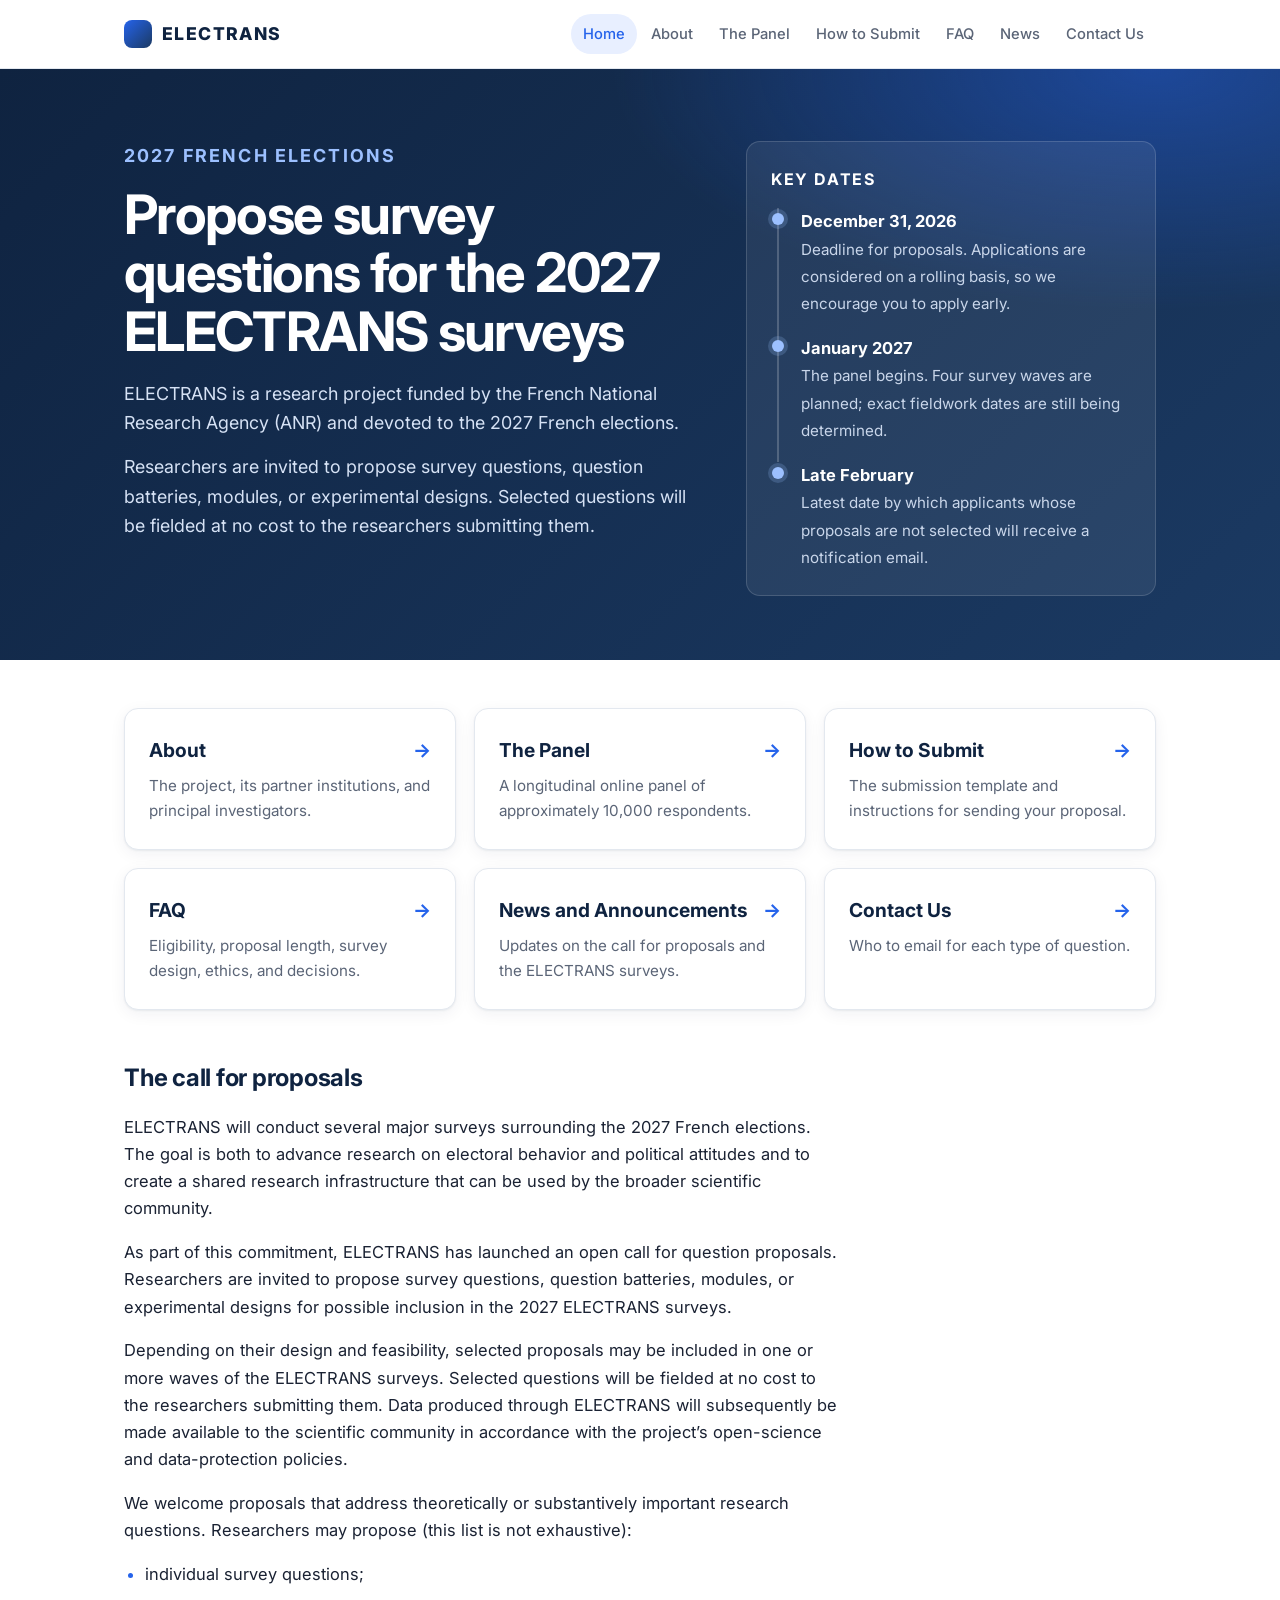
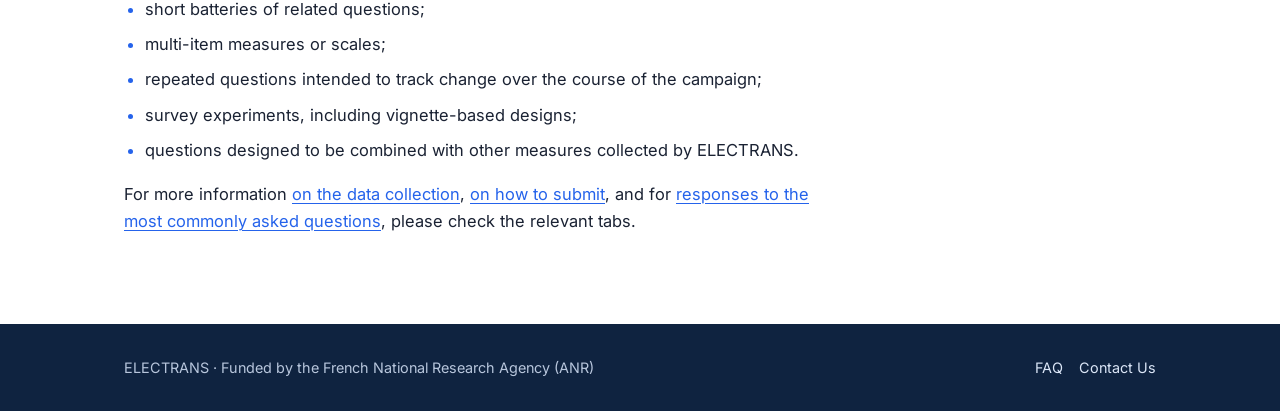
==== index.html @ 1ebf813e "Add files via upload" ====
<!DOCTYPE html>
<html lang="en">
<head>
  <meta charset="UTF-8">
  <meta name="viewport" content="width=device-width, initial-scale=1.0">
  <title>Home | ELECTRANS</title>
  <link rel="preconnect" href="https://fonts.googleapis.com">
  <link rel="preconnect" href="https://fonts.gstatic.com" crossorigin>
  <link href="https://fonts.googleapis.com/css2?family=Inter:wght@400;500;600;700;800&display=swap" rel="stylesheet">
  <link rel="stylesheet" href="style.css">
</head>
<body>
  <header>
    <div class="container">
      <a class="logo" href="index.html"><span class="logo-mark" aria-hidden="true"></span>ELECTRANS</a>
      <button class="menu-toggle" type="button" aria-expanded="false" aria-controls="site-nav" onclick="var n=document.getElementById('site-nav');var o=n.classList.toggle('open');this.setAttribute('aria-expanded',o)">Menu</button>
      <nav id="site-nav" aria-label="Main">
        <ul>
          <li><a href="index.html" class="active" aria-current="page">Home</a></li>
          <li><a href="about.html">About</a></li>
          <li><a href="panel.html">The Panel</a></li>
          <li><a href="how-to-submit.html">How to Submit</a></li>
          <li><a href="faq.html">FAQ</a></li>
          <li><a href="news.html">News</a></li>
          <li><a href="contact.html">Contact Us</a></li>
        </ul>
      </nav>
    </div>
  </header>

  <div class="hero">
    <div class="container hero-grid">
      <div>
        <p class="eyebrow">2027 French elections</p>
        <h1>Propose survey questions for the 2027 ELECTRANS surveys</h1>
        <p>ELECTRANS is a research project funded by the French National Research Agency (ANR) and devoted to the 2027 French elections.</p>
        <p>Researchers are invited to propose survey questions, question batteries, modules, or experimental designs. Selected questions will be fielded at no cost to the researchers submitting them.</p>
      </div>
      <div class="dates">
        <h2>Key dates</h2>
        <ol>
          <li><span class="when">December 31, 2026</span><span class="what">Deadline for proposals. Applications are considered on a rolling basis, so we encourage you to apply early.</span></li>
          <li><span class="when">January 2027</span><span class="what">The panel begins. Four survey waves are planned; exact fieldwork dates are still being determined.</span></li>
          <li><span class="when">Late February</span><span class="what">Latest date by which applicants whose proposals are not selected will receive a notification email.</span></li>
        </ol>
      </div>
    </div>
  </div>

  <main>
    <div class="container">
      <section>
        <div class="nav-cards">
          <a class="nav-card" href="about.html"><span class="t">About</span><span class="d">The project, its partner institutions, and principal investigators.</span></a>
          <a class="nav-card" href="panel.html"><span class="t">The Panel</span><span class="d">A longitudinal online panel of approximately 10,000 respondents.</span></a>
          <a class="nav-card" href="how-to-submit.html"><span class="t">How to Submit</span><span class="d">The submission template and instructions for sending your proposal.</span></a>
          <a class="nav-card" href="faq.html"><span class="t">FAQ</span><span class="d">Eligibility, proposal length, survey design, ethics, and decisions.</span></a>
          <a class="nav-card" href="news.html"><span class="t">News and Announcements</span><span class="d">Updates on the call for proposals and the ELECTRANS surveys.</span></a>
          <a class="nav-card" href="contact.html"><span class="t">Contact Us</span><span class="d">Who to email for each type of question.</span></a>
        </div>
      </section>
      <section class="narrow">
        <h2>The call for proposals</h2>
        <p>ELECTRANS will conduct several major surveys surrounding the 2027 French elections. The goal is both to advance research on electoral behavior and political attitudes and to create a shared research infrastructure that can be used by the broader scientific community.</p>
        <p>As part of this commitment, ELECTRANS has launched an open call for question proposals. Researchers are invited to propose survey questions, question batteries, modules, or experimental designs for possible inclusion in the 2027 ELECTRANS surveys.</p>
        <p>Depending on their design and feasibility, selected proposals may be included in one or more waves of the ELECTRANS surveys. Selected questions will be fielded at no cost to the researchers submitting them. Data produced through ELECTRANS will subsequently be made available to the scientific community in accordance with the project&rsquo;s open-science and data-protection policies.</p>
        <p>We welcome proposals that address theoretically or substantively important research questions. Researchers may propose (this list is not exhaustive):</p>
        <ul>
          <li>individual survey questions;</li>
          <li>short batteries of related questions;</li>
          <li>multi-item measures or scales;</li>
          <li>repeated questions intended to track change over the course of the campaign;</li>
          <li>survey experiments, including vignette-based designs;</li>
          <li>questions designed to be combined with other measures collected by ELECTRANS.</li>
        </ul>
        <p>For more information <a href="panel.html">on the data collection</a>, <a href="how-to-submit.html">on how to submit</a>, and for <a href="faq.html">responses to the most commonly asked questions</a>, please check the relevant tabs.</p>
      </section>

    </div>
  </main>

  <footer>
    <div class="container">
      <p>ELECTRANS &middot; Funded by the French National Research Agency (ANR)</p>
      <p><a href="faq.html">FAQ</a><a href="contact.html">Contact Us</a></p>
    </div>
  </footer>
</body>
</html>
---- style.css ----
/* ELECTRANS — site styles. Edit colors in :root. */
:root {
  --navy: #0f2340;
  --navy-2: #1b3a63;
  --accent: #2563eb;
  --accent-soft: #e8efff;
  --text: #1a2233;
  --muted: #5b6577;
  --bg: #ffffff;
  --bg-alt: #f6f8fb;
  --border: #e3e8ef;
  --radius: 14px;
  --shadow: 0 1px 2px rgba(15,35,64,.06), 0 4px 16px rgba(15,35,64,.06);
  --shadow-hover: 0 2px 4px rgba(15,35,64,.08), 0 12px 32px rgba(15,35,64,.12);
}
* { box-sizing: border-box; }
html { scroll-behavior: smooth; }
body {
  margin: 0;
  font-family: "Inter", -apple-system, BlinkMacSystemFont, "Segoe UI", Helvetica, Arial, sans-serif;
  color: var(--text);
  background: var(--bg);
  line-height: 1.65;
  font-size: 16.5px;
  -webkit-font-smoothing: antialiased;
}
a { color: var(--accent); text-underline-offset: 3px; }
a:hover { text-decoration-thickness: 2px; }
.container { max-width: 1080px; margin: 0 auto; padding: 0 24px; }
.narrow { max-width: 760px; }

/* ---------- Header ---------- */
header {
  position: sticky; top: 0; z-index: 10;
  background: rgba(255,255,255,.9);
  backdrop-filter: saturate(180%) blur(10px);
  -webkit-backdrop-filter: saturate(180%) blur(10px);
  border-bottom: 1px solid var(--border);
}
header .container { display: flex; align-items: center; justify-content: space-between; gap: 16px; min-height: 68px; flex-wrap: wrap; }
.logo { display: flex; align-items: center; gap: 10px; text-decoration: none; color: var(--navy); font-weight: 800; letter-spacing: .08em; font-size: 1.1rem; }
.logo-mark { width: 28px; height: 28px; border-radius: 8px; background: linear-gradient(135deg, var(--accent), var(--navy-2)); display: inline-block; }
nav ul { list-style: none; margin: 0; padding: 0; display: flex; flex-wrap: wrap; gap: 2px; }
nav a { display: block; color: var(--muted); text-decoration: none; padding: 8px 12px; border-radius: 999px; font-size: .92rem; font-weight: 500; }
nav a:hover { color: var(--navy); background: var(--bg-alt); text-decoration: none; }
nav a.active { color: var(--accent); background: var(--accent-soft); }
.menu-toggle { display: none; background: none; border: 1px solid var(--border); border-radius: 10px; padding: 8px 12px; font: inherit; font-size: .9rem; color: var(--navy); cursor: pointer; }

/* ---------- Page title band ---------- */
.page-title {
  background: radial-gradient(1200px 300px at 85% -50%, rgba(37,99,235,.18), transparent 60%), linear-gradient(180deg, var(--bg-alt), #fff);
  border-bottom: 1px solid var(--border);
  padding: 56px 0 44px;
}
.eyebrow { text-transform: uppercase; letter-spacing: .12em; font-size: .75rem; font-weight: 700; color: var(--accent); margin: 0 0 8px; }
.page-title h1 { margin: 0; color: var(--navy); font-size: clamp(2rem, 4vw, 2.75rem); line-height: 1.15; letter-spacing: -.02em; }

/* ---------- Hero (home) ---------- */
.hero {
  background: radial-gradient(900px 400px at 90% 0%, rgba(37,99,235,.45), transparent 60%), linear-gradient(135deg, var(--navy) 0%, var(--navy-2) 100%);
  color: #fff; padding: 72px 0 64px;
}
.hero-grid { display: grid; grid-template-columns: 1.4fr 1fr; gap: 48px; align-items: start; }
.hero h1 { font-size: clamp(2.2rem, 5vw, 3.4rem); line-height: 1.08; margin: 0 0 18px; letter-spacing: -.03em; }
.hero .eyebrow { color: #9cc0ff; }
.hero p { color: #d6e2f5; font-size: 1.12rem; margin: 0 0 14px; max-width: 58ch; }
.dates { background: rgba(255,255,255,.07); border: 1px solid rgba(255,255,255,.15); border-radius: var(--radius); padding: 24px; }
.dates h2 { color: #fff; font-size: 1rem; text-transform: uppercase; letter-spacing: .1em; margin: 0 0 16px; border: 0; padding: 0; }
.dates ol { list-style: none; margin: 0; padding: 0; }
.dates li { position: relative; padding: 0 0 18px 22px; border-left: 2px solid rgba(255,255,255,.2); margin-left: 6px; }
.dates li:last-child { padding-bottom: 0; border-left-color: transparent; }
.dates li::before { content: ""; position: absolute; left: -7px; top: 5px; width: 12px; height: 12px; border-radius: 50%; background: #9cc0ff; box-shadow: 0 0 0 4px rgba(156,192,255,.2); }
.dates .when { display: block; font-weight: 700; color: #fff; }
.dates .what { color: #c9d6ea; font-size: .95rem; }

/* ---------- Main ---------- */
main { padding: 48px 0 72px; }
section { margin-bottom: 48px; }
section:last-child { margin-bottom: 0; }
h2 { color: var(--navy); font-size: 1.5rem; letter-spacing: -.01em; margin: 0 0 16px; }
h3 { color: var(--navy); font-size: 1.1rem; margin: 0 0 6px; }
main p, main li { max-width: 72ch; }
main ul, main ol { padding-left: 1.3em; }
main li { margin-bottom: 8px; }
main li::marker { color: var(--accent); }
.lead { font-size: 1.2rem; color: var(--navy); line-height: 1.55; }

/* ---------- Navigation cards ---------- */
.nav-cards { display: grid; grid-template-columns: repeat(3, 1fr); gap: 18px; }
.nav-card {
  display: flex; flex-direction: column; gap: 6px;
  padding: 26px 24px; border: 1px solid var(--border); border-radius: var(--radius);
  background: #fff; box-shadow: var(--shadow); text-decoration: none; color: var(--text);
  transition: transform .15s ease, box-shadow .15s ease, border-color .15s ease;
}
.nav-card:hover { transform: translateY(-3px); box-shadow: var(--shadow-hover); border-color: #c9d6f2; text-decoration: none; }
.nav-card .t { font-size: 1.2rem; font-weight: 700; color: var(--navy); display: flex; justify-content: space-between; align-items: center; }
.nav-card .t::after { content: "→"; color: var(--accent); transition: transform .15s ease; }
.nav-card:hover .t::after { transform: translateX(4px); }
.nav-card .d { color: var(--muted); font-size: .95rem; }

/* ---------- Callouts ---------- */
.note { background: var(--accent-soft); border: 1px solid #cfdcfb; border-radius: var(--radius); padding: 18px 22px; }
.note p { margin: 0; }
.alert { display: flex; gap: 14px; align-items: flex-start; background: #fff8e6; border: 1px solid #f3d98b; border-radius: var(--radius); padding: 18px 22px; margin-bottom: 32px; }
.alert strong { color: #7a5200; }
.alert p { margin: 0; }
.alert-icon { flex: none; width: 24px; height: 24px; border-radius: 50%; background: #f0b429; color: #fff; display: grid; place-items: center; font-weight: 800; font-size: .9rem; }
.code { font-family: ui-monospace, SFMono-Regular, Menlo, monospace; font-weight: 700; font-size: .9em; background: var(--bg-alt); border: 1px solid var(--border); padding: 2px 8px; border-radius: 6px; color: var(--navy); }
.btn-outline { display: inline-flex; align-items: center; gap: 8px; padding: 10px 18px; border: 1px solid var(--accent); border-radius: 999px; text-decoration: none; font-weight: 600; font-size: .95rem; }
.btn-outline:hover { background: var(--accent); color: #fff; text-decoration: none; }

/* ---------- People ---------- */
.people { list-style: none; padding-left: 0; display: grid; grid-template-columns: repeat(auto-fill, minmax(220px, 1fr)); gap: 12px; max-width: none; }
.people li { max-width: none; margin: 0; padding: 14px 18px; border: 1px solid var(--border); border-radius: 12px; font-weight: 600; color: var(--navy); background: #fff; }
.institutions { display: flex; flex-wrap: wrap; gap: 8px; list-style: none; padding: 0; max-width: none; }
.institutions li { margin: 0; padding: 6px 14px; border-radius: 999px; background: var(--bg-alt); border: 1px solid var(--border); font-size: .9rem; color: var(--navy); }

/* ---------- Contact ---------- */
.contact-grid { display: grid; grid-template-columns: repeat(3, 1fr); gap: 18px; }
.contact-block { border: 1px solid var(--border); border-radius: var(--radius); padding: 24px; background: #fff; box-shadow: var(--shadow); }
.contact-block h3 { font-size: 1.02rem; line-height: 1.4; margin-bottom: 12px; }
.contact-block p { font-size: .95rem; }

/* ---------- FAQ ---------- */
.faq-layout { display: grid; grid-template-columns: 220px 1fr; gap: 40px; align-items: start; }
.faq-toc { position: sticky; top: 96px; font-size: .92rem; }
.faq-toc p { font-weight: 700; color: var(--navy); margin: 0 0 8px; }
.faq-toc ul { list-style: none; padding: 0; margin: 0 0 16px; }
.faq-toc li { margin: 0; }
.faq-toc a { display: block; padding: 6px 10px; border-radius: 8px; color: var(--muted); text-decoration: none; }
.faq-toc a:hover { background: var(--bg-alt); color: var(--navy); }
.faq-tools button { background: #fff; border: 1px solid var(--border); border-radius: 999px; padding: 6px 12px; cursor: pointer; color: var(--accent); font: inherit; font-size: .85rem; margin: 0 6px 6px 0; }
.faq-tools button:hover { border-color: var(--accent); }
.faq-group { scroll-margin-top: 96px; }
.faq-group h2 { font-size: 1.25rem; margin-bottom: 12px; }
details { border: 1px solid var(--border); border-radius: 12px; margin-bottom: 10px; background: #fff; transition: box-shadow .15s ease; }
details[open] { box-shadow: var(--shadow); }
summary { cursor: pointer; font-weight: 600; color: var(--navy); padding: 16px 52px 16px 20px; list-style: none; position: relative; }
summary::-webkit-details-marker { display: none; }
summary::after { content: "+"; position: absolute; right: 18px; top: 50%; transform: translateY(-50%); width: 26px; height: 26px; border-radius: 50%; background: var(--accent-soft); color: var(--accent); display: grid; place-items: center; font-weight: 700; }
details[open] summary::after { content: "−"; }
details > *:not(summary) { margin-left: 20px; margin-right: 20px; }
details > *:last-child { margin-bottom: 18px; }
details p:first-of-type { margin-top: 0; }

/* ---------- Empty state ---------- */
.empty { text-align: center; padding: 56px 24px; border: 1px dashed #c9d3e1; border-radius: var(--radius); background: var(--bg-alt); }
.empty h2 { margin-bottom: 8px; }
.empty p { color: var(--muted); margin: 0 auto; }

/* ---------- Footer ---------- */
footer { background: var(--navy); color: #b8c6dc; padding: 32px 0; font-size: .9rem; }
footer .container { display: flex; justify-content: space-between; gap: 16px; flex-wrap: wrap; align-items: center; }
footer p { margin: 0; }
footer a { color: #dbe6f7; text-decoration: none; margin-left: 16px; }
footer a:hover { color: #fff; }

/* ---------- Responsive ---------- */
@media (max-width: 900px) {
  .hero-grid, .faq-layout { grid-template-columns: 1fr; }
  .faq-toc { position: static; }
  .nav-cards, .contact-grid { grid-template-columns: 1fr 1fr; }
}
@media (max-width: 760px) {
  .menu-toggle { display: block; }
  nav { display: none; width: 100%; padding-bottom: 12px; }
  nav.open { display: block; }
  nav ul { flex-direction: column; }
  .nav-cards, .contact-grid { grid-template-columns: 1fr; }
  .hero { padding: 48px 0; }
  footer a { margin: 0 16px 0 0; }
}

/* Keep footer at the bottom on short pages */
body { min-height: 100vh; display: flex; flex-direction: column; }
main { flex: 1; }
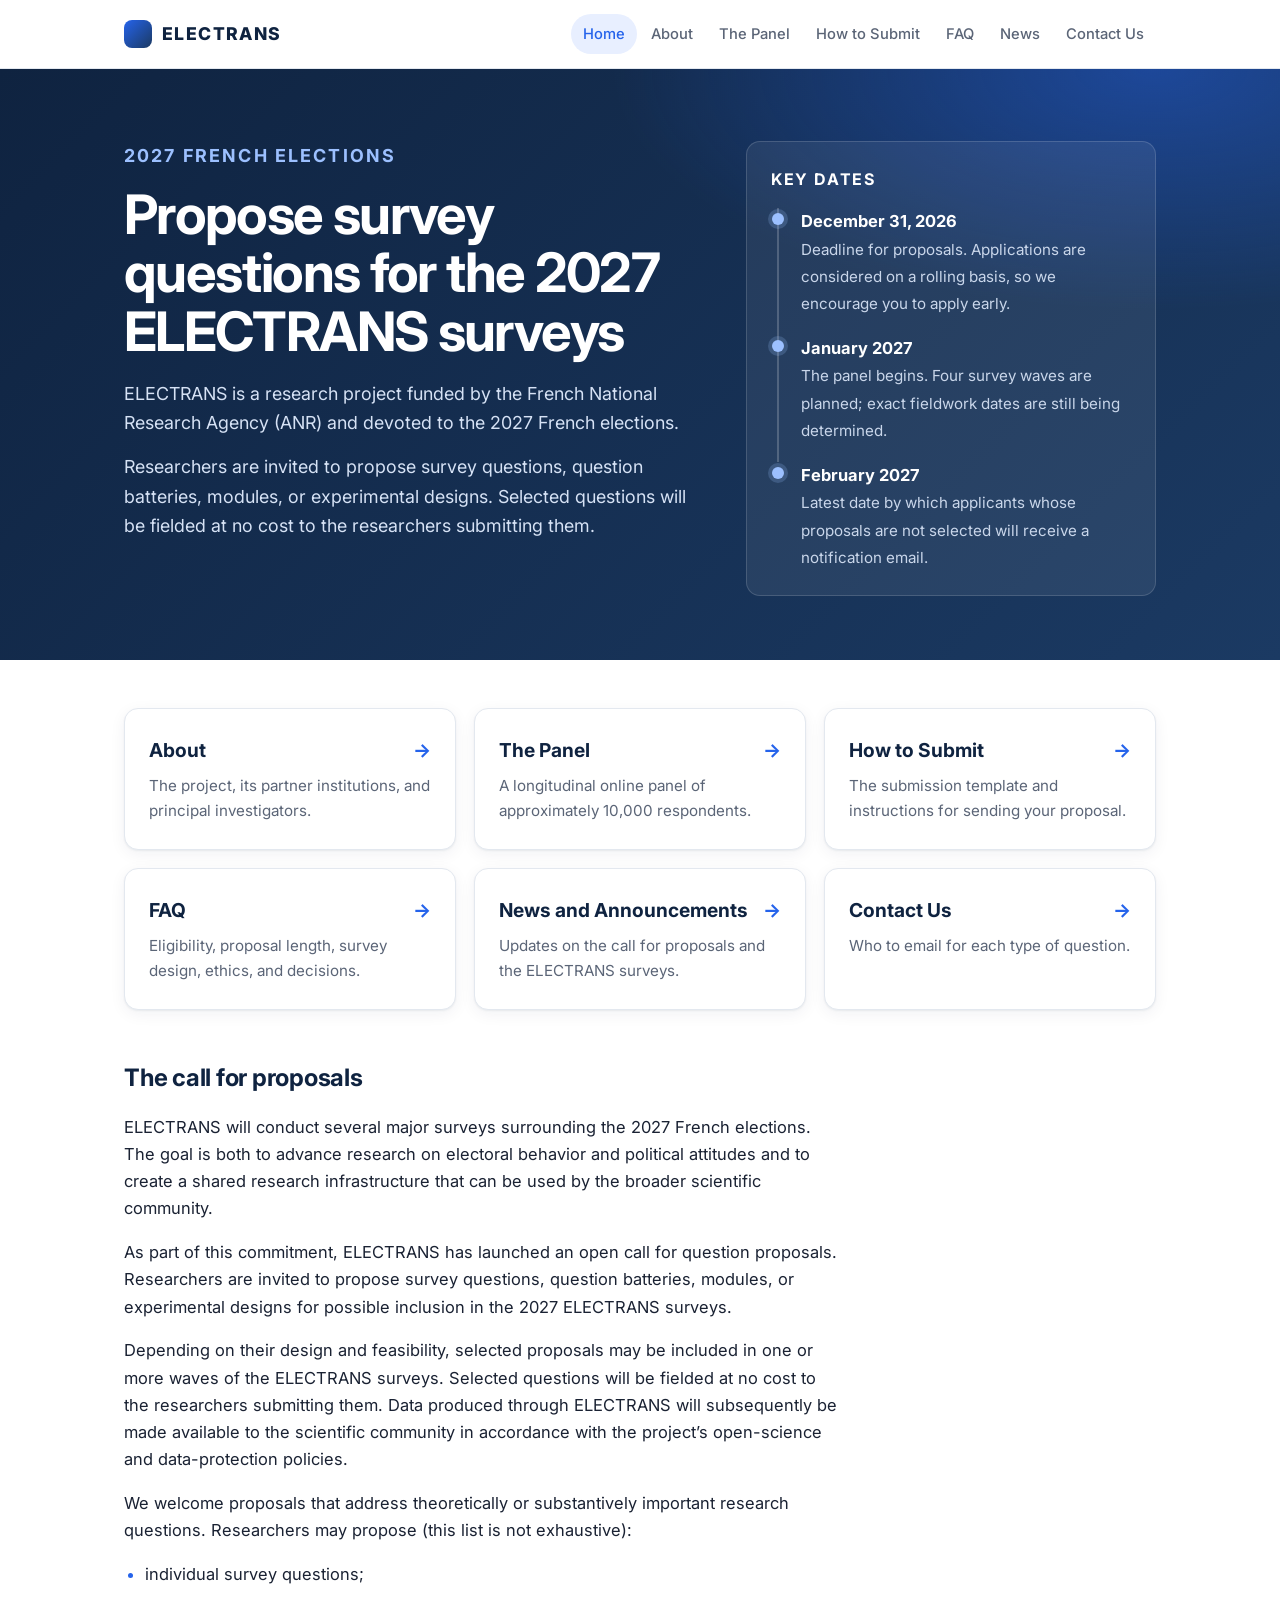
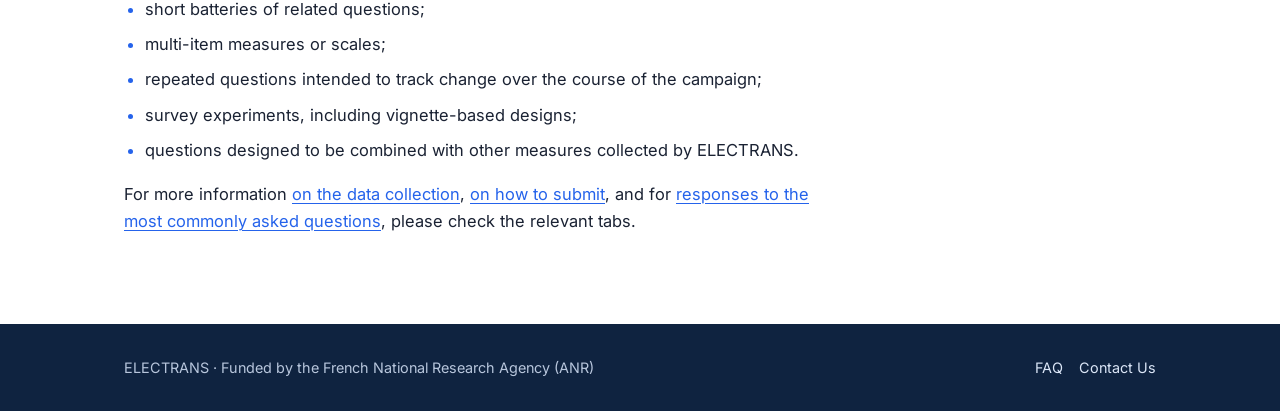
==== commit 38fbabe5: "Add files via upload updated build to include headshots and descriptions." ====
--- a/index.html
+++ b/index.html
@@ -41,7 +41,7 @@
         <ol>
           <li><span class="when">December 31, 2026</span><span class="what">Deadline for proposals. Applications are considered on a rolling basis, so we encourage you to apply early.</span></li>
           <li><span class="when">January 2027</span><span class="what">The panel begins. Four survey waves are planned; exact fieldwork dates are still being determined.</span></li>
-          <li><span class="when">Late February</span><span class="what">Latest date by which applicants whose proposals are not selected will receive a notification email.</span></li>
+          <li><span class="when">February 2027</span><span class="what">Latest date by which applicants whose proposals are not selected will receive a notification email.</span></li>
         </ol>
       </div>
     </div>
--- a/style.css
+++ b/style.css
@@ -175,3 +175,17 @@
 /* Keep footer at the bottom on short pages */
 body { min-height: 100vh; display: flex; flex-direction: column; }
 main { flex: 1; }
+
+/* ---------- Principal investigators ---------- */
+.pi-grid { display: grid; grid-template-columns: repeat(2, 1fr); gap: 20px; }
+.pi-card { display: flex; flex-direction: column; border: 1px solid var(--border); border-radius: var(--radius); padding: 24px; background: #fff; box-shadow: var(--shadow); }
+.pi-head { display: flex; gap: 16px; align-items: center; margin-bottom: 14px; }
+.pi-photo { position: relative; flex: none; width: 84px; height: 84px; border-radius: 50%; overflow: hidden; background: linear-gradient(135deg, var(--accent), var(--navy-2)); display: grid; place-items: center; }
+.pi-photo span { color: #fff; font-weight: 700; font-size: 1.3rem; letter-spacing: .04em; }
+.pi-photo img { position: absolute; inset: 0; width: 100%; height: 100%; object-fit: cover; object-position: center; }
+.pi-card h3 { margin: 0 0 2px; font-size: 1.15rem; }
+.pi-role { margin: 0; color: var(--muted); font-size: .9rem; line-height: 1.4; }
+.pi-bio { font-size: .95rem; margin: 0 0 14px; flex: 1; }
+.pi-link { font-weight: 600; font-size: .92rem; text-decoration: none; }
+.pi-link:hover { text-decoration: underline; }
+@media (max-width: 760px) { .pi-grid { grid-template-columns: 1fr; } }
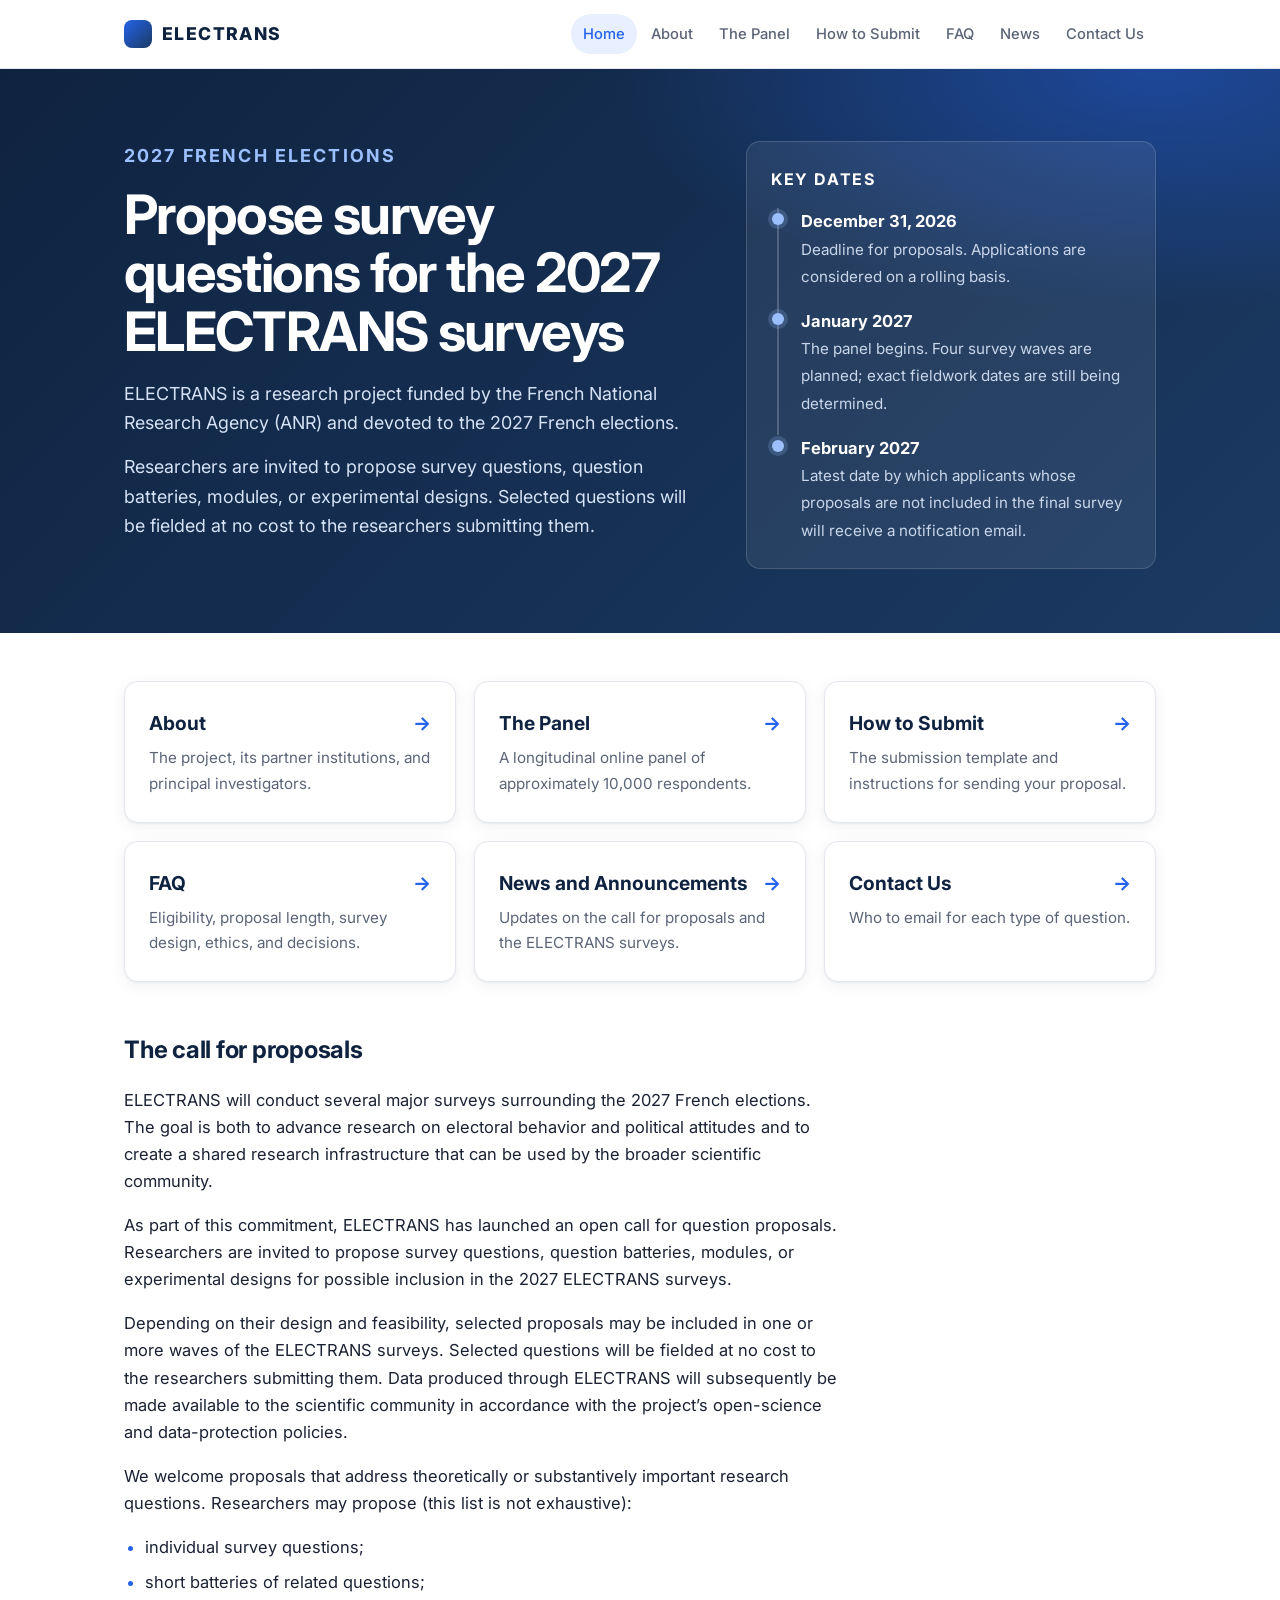
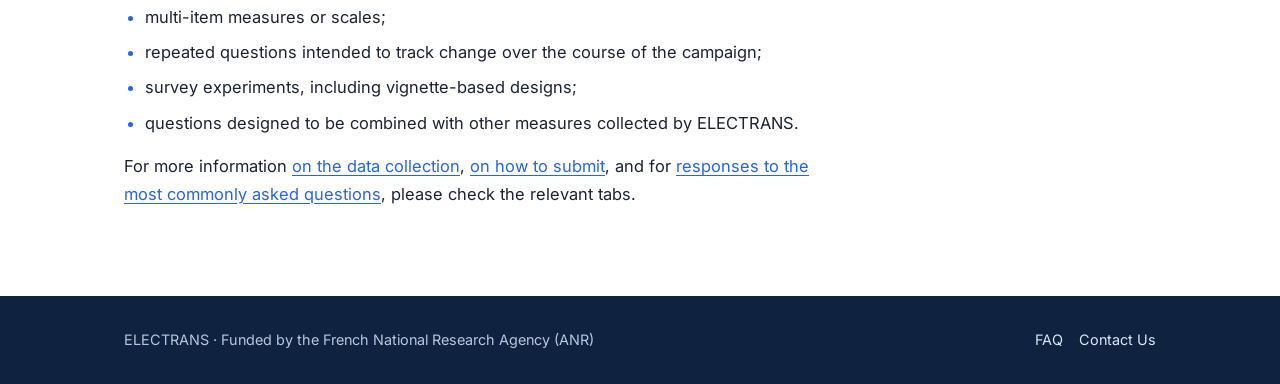
==== commit 8fb9d0cd: "Add files via upload" ====
--- a/index.html
+++ b/index.html
@@ -39,9 +39,9 @@
       <div class="dates">
         <h2>Key dates</h2>
         <ol>
-          <li><span class="when">December 31, 2026</span><span class="what">Deadline for proposals. Applications are considered on a rolling basis, so we encourage you to apply early.</span></li>
+          <li><span class="when">December 31, 2026</span><span class="what">Deadline for proposals. Applications are considered on a rolling basis.</span></li>
           <li><span class="when">January 2027</span><span class="what">The panel begins. Four survey waves are planned; exact fieldwork dates are still being determined.</span></li>
-          <li><span class="when">February 2027</span><span class="what">Latest date by which applicants whose proposals are not selected will receive a notification email.</span></li>
+          <li><span class="when">February 2027</span><span class="what">Latest date by which applicants whose proposals are not included in the final survey will receive a notification email.</span></li>
         </ol>
       </div>
     </div>
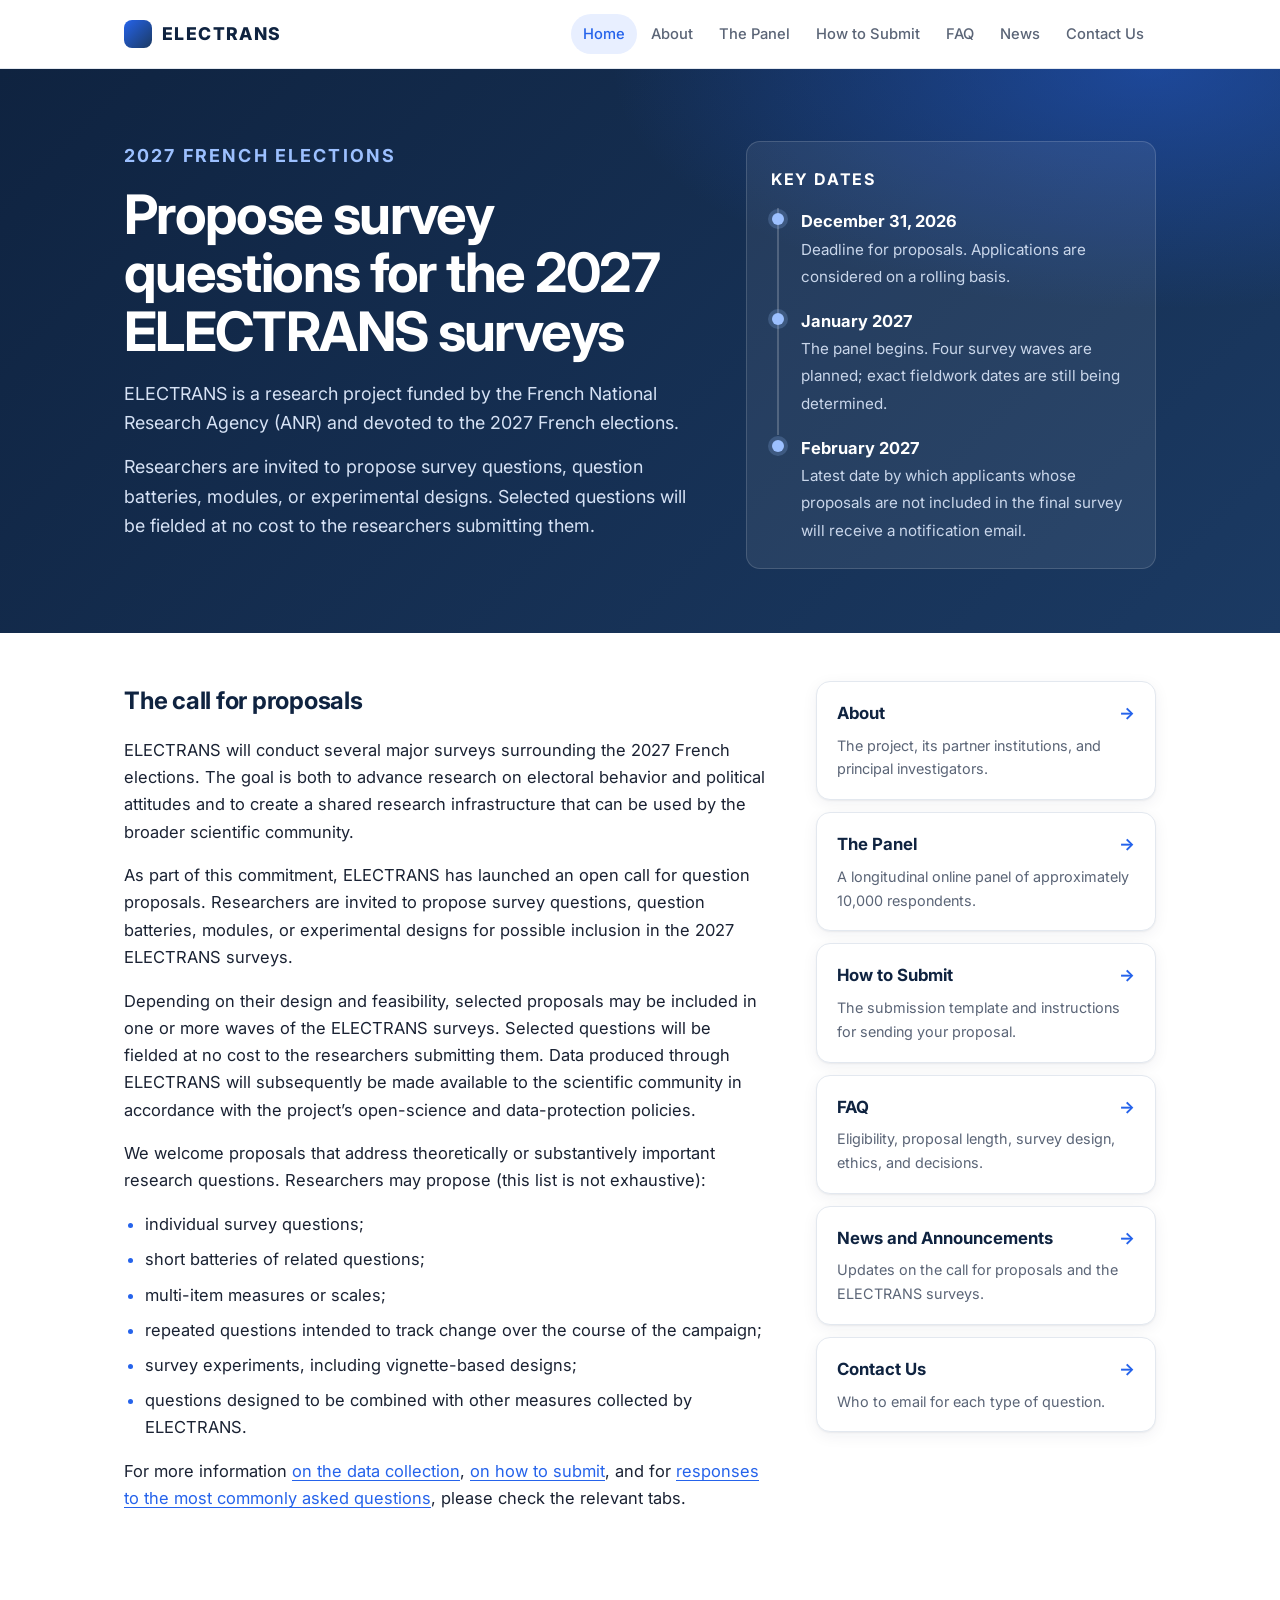
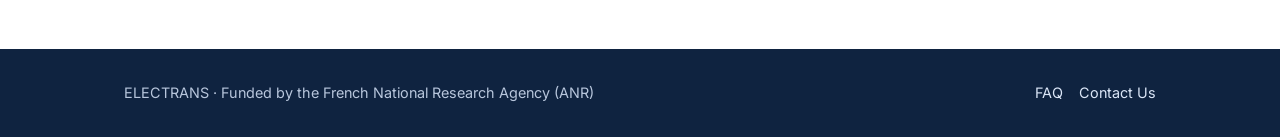
==== commit 159f15a7: "Add files via upload" ====
--- a/index.html
+++ b/index.html
@@ -49,17 +49,8 @@
 
   <main>
     <div class="container">
-      <section>
-        <div class="nav-cards">
-          <a class="nav-card" href="about.html"><span class="t">About</span><span class="d">The project, its partner institutions, and principal investigators.</span></a>
-          <a class="nav-card" href="panel.html"><span class="t">The Panel</span><span class="d">A longitudinal online panel of approximately 10,000 respondents.</span></a>
-          <a class="nav-card" href="how-to-submit.html"><span class="t">How to Submit</span><span class="d">The submission template and instructions for sending your proposal.</span></a>
-          <a class="nav-card" href="faq.html"><span class="t">FAQ</span><span class="d">Eligibility, proposal length, survey design, ethics, and decisions.</span></a>
-          <a class="nav-card" href="news.html"><span class="t">News and Announcements</span><span class="d">Updates on the call for proposals and the ELECTRANS surveys.</span></a>
-          <a class="nav-card" href="contact.html"><span class="t">Contact Us</span><span class="d">Who to email for each type of question.</span></a>
-        </div>
-      </section>
-      <section class="narrow">
+      <div class="home-grid">
+      <section class="home-text">
         <h2>The call for proposals</h2>
         <p>ELECTRANS will conduct several major surveys surrounding the 2027 French elections. The goal is both to advance research on electoral behavior and political attitudes and to create a shared research infrastructure that can be used by the broader scientific community.</p>
         <p>As part of this commitment, ELECTRANS has launched an open call for question proposals. Researchers are invited to propose survey questions, question batteries, modules, or experimental designs for possible inclusion in the 2027 ELECTRANS surveys.</p>
@@ -75,6 +66,17 @@
         </ul>
         <p>For more information <a href="panel.html">on the data collection</a>, <a href="how-to-submit.html">on how to submit</a>, and for <a href="faq.html">responses to the most commonly asked questions</a>, please check the relevant tabs.</p>
       </section>
+      <aside class="home-links" aria-label="Explore the site">
+        <div class="nav-cards nav-stack">
+          <a class="nav-card" href="about.html"><span class="t">About</span><span class="d">The project, its partner institutions, and principal investigators.</span></a>
+          <a class="nav-card" href="panel.html"><span class="t">The Panel</span><span class="d">A longitudinal online panel of approximately 10,000 respondents.</span></a>
+          <a class="nav-card" href="how-to-submit.html"><span class="t">How to Submit</span><span class="d">The submission template and instructions for sending your proposal.</span></a>
+          <a class="nav-card" href="faq.html"><span class="t">FAQ</span><span class="d">Eligibility, proposal length, survey design, ethics, and decisions.</span></a>
+          <a class="nav-card" href="news.html"><span class="t">News and Announcements</span><span class="d">Updates on the call for proposals and the ELECTRANS surveys.</span></a>
+          <a class="nav-card" href="contact.html"><span class="t">Contact Us</span><span class="d">Who to email for each type of question.</span></a>
+        </div>
+      </aside>
+      </div>
 
     </div>
   </main>
--- a/style.css
+++ b/style.css
@@ -189,3 +189,15 @@
 .pi-link { font-weight: 600; font-size: .92rem; text-decoration: none; }
 .pi-link:hover { text-decoration: underline; }
 @media (max-width: 760px) { .pi-grid { grid-template-columns: 1fr; } }
+
+/* ---------- Home: text left, page links stacked on the right ---------- */
+.home-grid { display: grid; grid-template-columns: minmax(0, 1fr) 340px; gap: 48px; align-items: start; }
+.home-links { position: sticky; top: 92px; }
+.nav-stack { grid-template-columns: 1fr; gap: 12px; }
+.nav-stack .nav-card { padding: 18px 20px; }
+.nav-stack .nav-card .t { font-size: 1.05rem; }
+.nav-stack .nav-card .d { font-size: .9rem; }
+@media (max-width: 900px) {
+  .home-grid { grid-template-columns: 1fr; gap: 32px; }
+  .home-links { position: static; order: -1; }
+}
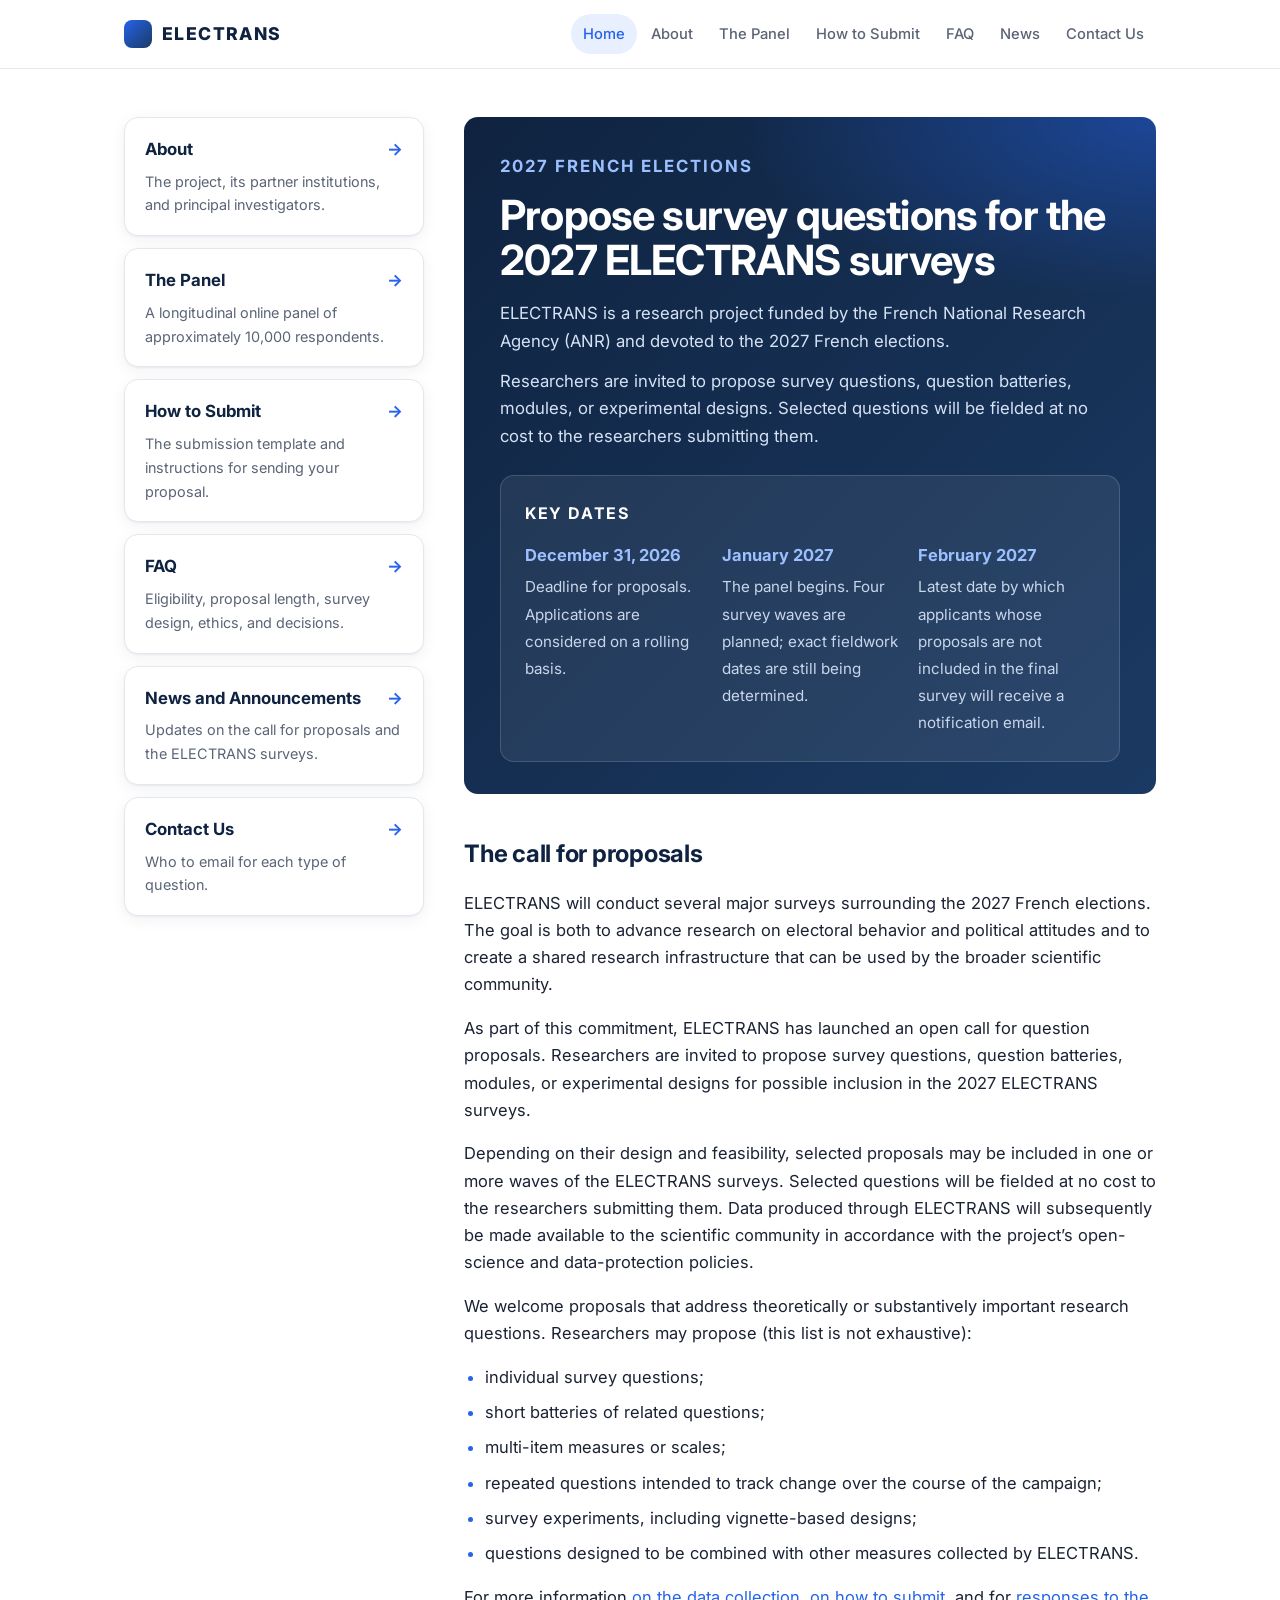
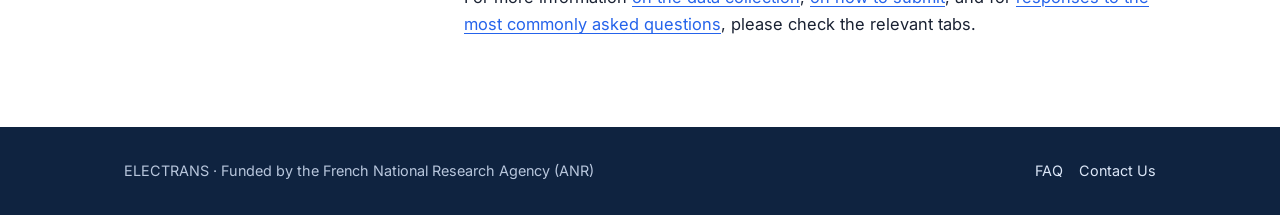
==== commit c6d5b44d: "Add files via upload" ====
--- a/index.html
+++ b/index.html
@@ -28,8 +28,22 @@
     </div>
   </header>
 
-  <div class="hero">
-    <div class="container hero-grid">
+
+  <main>
+    <div class="container">
+      <div class="home-grid">
+      <aside class="home-links" aria-label="Explore the site">
+        <div class="nav-cards nav-stack">
+          <a class="nav-card" href="about.html"><span class="t">About</span><span class="d">The project, its partner institutions, and principal investigators.</span></a>
+          <a class="nav-card" href="panel.html"><span class="t">The Panel</span><span class="d">A longitudinal online panel of approximately 10,000 respondents.</span></a>
+          <a class="nav-card" href="how-to-submit.html"><span class="t">How to Submit</span><span class="d">The submission template and instructions for sending your proposal.</span></a>
+          <a class="nav-card" href="faq.html"><span class="t">FAQ</span><span class="d">Eligibility, proposal length, survey design, ethics, and decisions.</span></a>
+          <a class="nav-card" href="news.html"><span class="t">News and Announcements</span><span class="d">Updates on the call for proposals and the ELECTRANS surveys.</span></a>
+          <a class="nav-card" href="contact.html"><span class="t">Contact Us</span><span class="d">Who to email for each type of question.</span></a>
+        </div>
+      </aside>
+      <div class="home-main">
+        <div class="hero-card">
       <div>
         <p class="eyebrow">2027 French elections</p>
         <h1>Propose survey questions for the 2027 ELECTRANS surveys</h1>
@@ -44,12 +58,8 @@
           <li><span class="when">February 2027</span><span class="what">Latest date by which applicants whose proposals are not included in the final survey will receive a notification email.</span></li>
         </ol>
       </div>
-    </div>
-  </div>
+        </div>
 
-  <main>
-    <div class="container">
-      <div class="home-grid">
       <section class="home-text">
         <h2>The call for proposals</h2>
         <p>ELECTRANS will conduct several major surveys surrounding the 2027 French elections. The goal is both to advance research on electoral behavior and political attitudes and to create a shared research infrastructure that can be used by the broader scientific community.</p>
@@ -66,16 +76,7 @@
         </ul>
         <p>For more information <a href="panel.html">on the data collection</a>, <a href="how-to-submit.html">on how to submit</a>, and for <a href="faq.html">responses to the most commonly asked questions</a>, please check the relevant tabs.</p>
       </section>
-      <aside class="home-links" aria-label="Explore the site">
-        <div class="nav-cards nav-stack">
-          <a class="nav-card" href="about.html"><span class="t">About</span><span class="d">The project, its partner institutions, and principal investigators.</span></a>
-          <a class="nav-card" href="panel.html"><span class="t">The Panel</span><span class="d">A longitudinal online panel of approximately 10,000 respondents.</span></a>
-          <a class="nav-card" href="how-to-submit.html"><span class="t">How to Submit</span><span class="d">The submission template and instructions for sending your proposal.</span></a>
-          <a class="nav-card" href="faq.html"><span class="t">FAQ</span><span class="d">Eligibility, proposal length, survey design, ethics, and decisions.</span></a>
-          <a class="nav-card" href="news.html"><span class="t">News and Announcements</span><span class="d">Updates on the call for proposals and the ELECTRANS surveys.</span></a>
-          <a class="nav-card" href="contact.html"><span class="t">Contact Us</span><span class="d">Who to email for each type of question.</span></a>
-        </div>
-      </aside>
+      </div>
       </div>
 
     </div>
--- a/style.css
+++ b/style.css
@@ -201,3 +201,22 @@
   .home-grid { grid-template-columns: 1fr; gap: 32px; }
   .home-links { position: static; order: -1; }
 }
+
+/* ---------- Home v3: links column left, intro + text right ---------- */
+.home-grid { grid-template-columns: 300px minmax(0, 1fr); gap: 40px; }
+.home-main { min-width: 0; }
+.hero-card {
+  background: radial-gradient(700px 300px at 100% 0%, rgba(37,99,235,.45), transparent 60%), linear-gradient(135deg, var(--navy) 0%, var(--navy-2) 100%);
+  color: #fff; border-radius: var(--radius); padding: 36px 36px 32px; margin-bottom: 40px;
+}
+.hero-card .eyebrow { color: #9cc0ff; }
+.hero-card h1 { font-size: clamp(1.9rem, 3.4vw, 2.6rem); line-height: 1.1; margin: 0 0 16px; letter-spacing: -.02em; }
+.hero-card p { color: #d6e2f5; font-size: 1.05rem; margin: 0 0 12px; max-width: 62ch; }
+.hero-card .dates { margin-top: 24px; }
+.hero-card .dates ol { display: grid; grid-template-columns: repeat(3, 1fr); gap: 20px; }
+.hero-card .dates li { border-left: 0; margin: 0; padding: 0 0 0 0; }
+.hero-card .dates li::before { display: none; }
+.hero-card .dates .when { margin-bottom: 4px; color: #9cc0ff; }
+.home-text h2 { margin-top: 0; }
+@media (max-width: 1000px) { .hero-card .dates ol { grid-template-columns: 1fr; } }
+@media (max-width: 900px) { .home-grid { grid-template-columns: 1fr; } .hero-card { padding: 28px 22px; } }
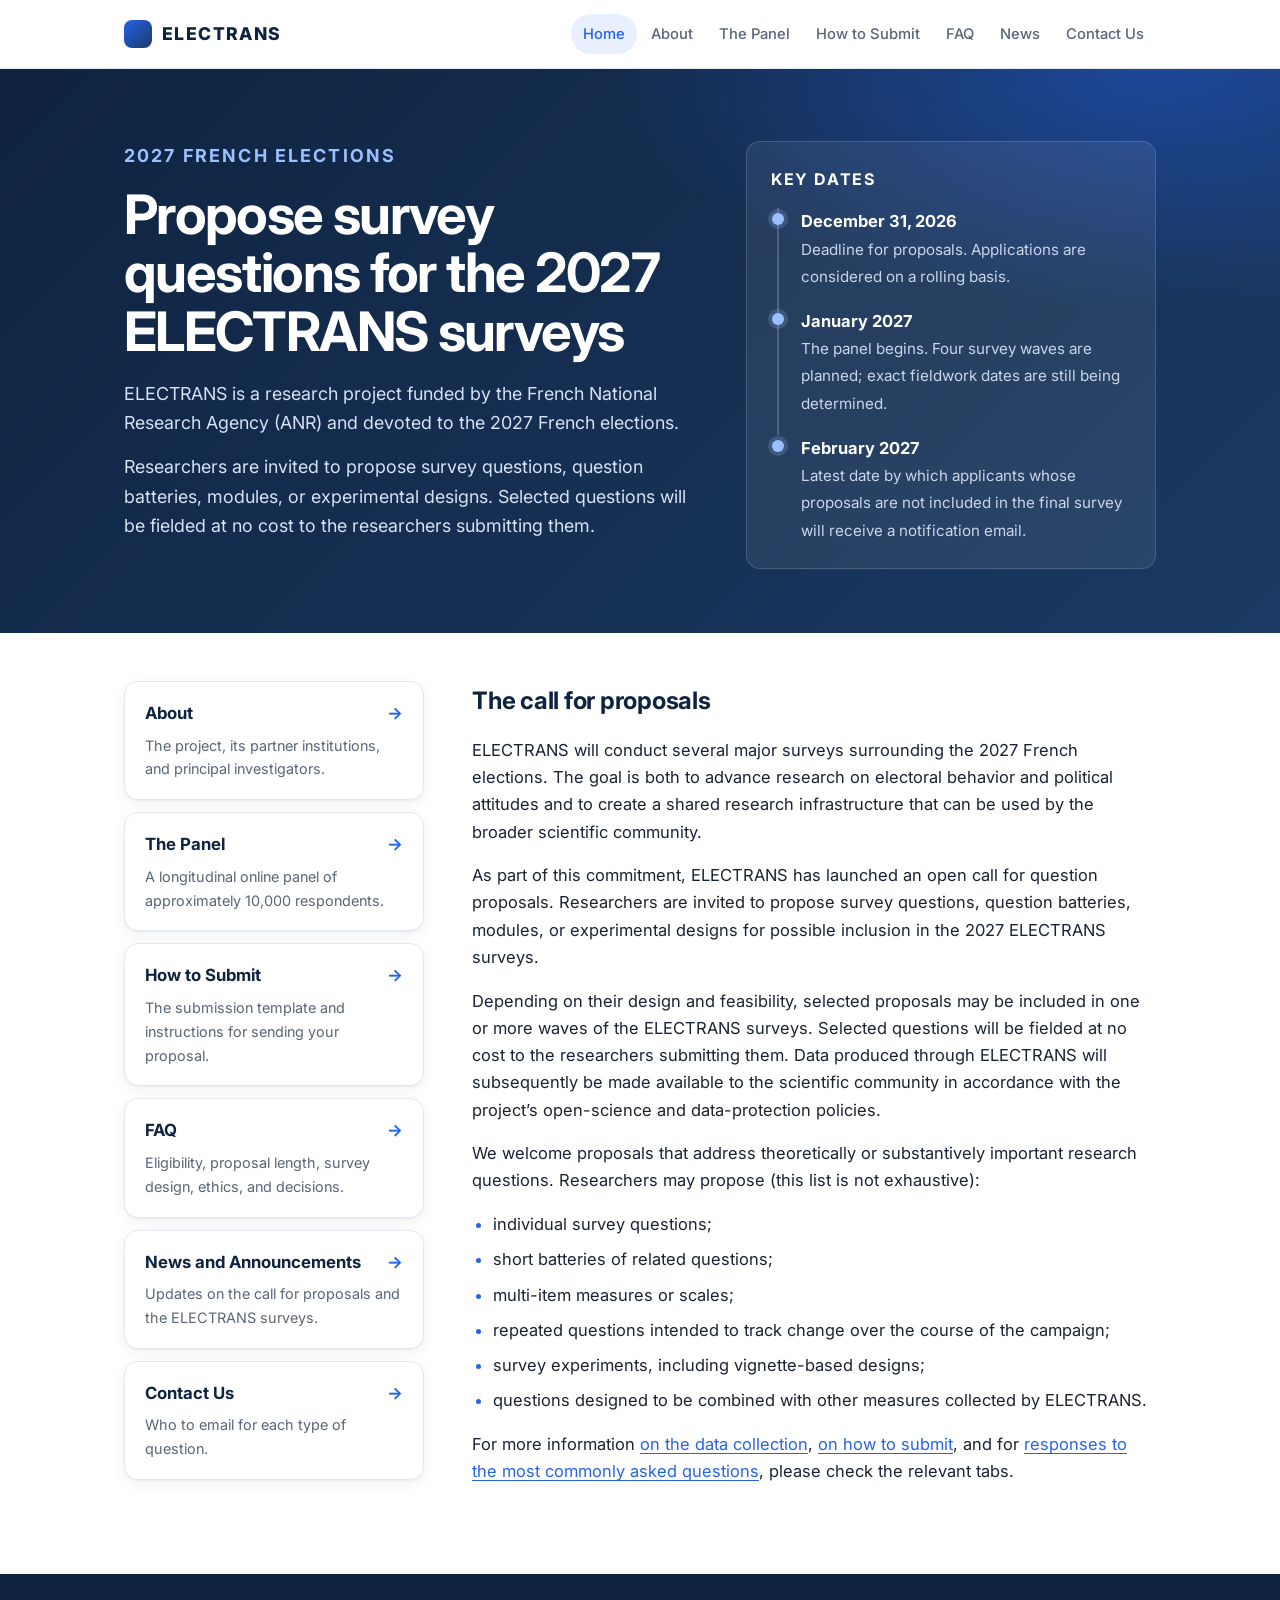
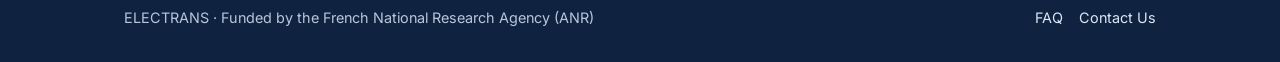
==== commit 26d8f44c: "Add files via upload" ====
--- a/index.html
+++ b/index.html
@@ -28,6 +28,24 @@
     </div>
   </header>
 
+  <div class="hero">
+    <div class="container hero-grid">
+      <div>
+        <p class="eyebrow">2027 French elections</p>
+        <h1>Propose survey questions for the 2027 ELECTRANS surveys</h1>
+        <p>ELECTRANS is a research project funded by the French National Research Agency (ANR) and devoted to the 2027 French elections.</p>
+        <p>Researchers are invited to propose survey questions, question batteries, modules, or experimental designs. Selected questions will be fielded at no cost to the researchers submitting them.</p>
+      </div>
+      <div class="dates">
+        <h2>Key dates</h2>
+        <ol>
+          <li><span class="when">December 31, 2026</span><span class="what">Deadline for proposals. Applications are considered on a rolling basis.</span></li>
+          <li><span class="when">January 2027</span><span class="what">The panel begins. Four survey waves are planned; exact fieldwork dates are still being determined.</span></li>
+          <li><span class="when">February 2027</span><span class="what">Latest date by which applicants whose proposals are not included in the final survey will receive a notification email.</span></li>
+        </ol>
+      </div>
+    </div>
+  </div>
 
   <main>
     <div class="container">
@@ -42,24 +60,6 @@
           <a class="nav-card" href="contact.html"><span class="t">Contact Us</span><span class="d">Who to email for each type of question.</span></a>
         </div>
       </aside>
-      <div class="home-main">
-        <div class="hero-card">
-      <div>
-        <p class="eyebrow">2027 French elections</p>
-        <h1>Propose survey questions for the 2027 ELECTRANS surveys</h1>
-        <p>ELECTRANS is a research project funded by the French National Research Agency (ANR) and devoted to the 2027 French elections.</p>
-        <p>Researchers are invited to propose survey questions, question batteries, modules, or experimental designs. Selected questions will be fielded at no cost to the researchers submitting them.</p>
-      </div>
-      <div class="dates">
-        <h2>Key dates</h2>
-        <ol>
-          <li><span class="when">December 31, 2026</span><span class="what">Deadline for proposals. Applications are considered on a rolling basis.</span></li>
-          <li><span class="when">January 2027</span><span class="what">The panel begins. Four survey waves are planned; exact fieldwork dates are still being determined.</span></li>
-          <li><span class="when">February 2027</span><span class="what">Latest date by which applicants whose proposals are not included in the final survey will receive a notification email.</span></li>
-        </ol>
-      </div>
-        </div>
-
       <section class="home-text">
         <h2>The call for proposals</h2>
         <p>ELECTRANS will conduct several major surveys surrounding the 2027 French elections. The goal is both to advance research on electoral behavior and political attitudes and to create a shared research infrastructure that can be used by the broader scientific community.</p>
@@ -77,7 +77,6 @@
         <p>For more information <a href="panel.html">on the data collection</a>, <a href="how-to-submit.html">on how to submit</a>, and for <a href="faq.html">responses to the most commonly asked questions</a>, please check the relevant tabs.</p>
       </section>
       </div>
-      </div>
 
     </div>
   </main>
--- a/style.css
+++ b/style.css
@@ -202,21 +202,6 @@
   .home-links { position: static; order: -1; }
 }
 
-/* ---------- Home v3: links column left, intro + text right ---------- */
-.home-grid { grid-template-columns: 300px minmax(0, 1fr); gap: 40px; }
-.home-main { min-width: 0; }
-.hero-card {
-  background: radial-gradient(700px 300px at 100% 0%, rgba(37,99,235,.45), transparent 60%), linear-gradient(135deg, var(--navy) 0%, var(--navy-2) 100%);
-  color: #fff; border-radius: var(--radius); padding: 36px 36px 32px; margin-bottom: 40px;
-}
-.hero-card .eyebrow { color: #9cc0ff; }
-.hero-card h1 { font-size: clamp(1.9rem, 3.4vw, 2.6rem); line-height: 1.1; margin: 0 0 16px; letter-spacing: -.02em; }
-.hero-card p { color: #d6e2f5; font-size: 1.05rem; margin: 0 0 12px; max-width: 62ch; }
-.hero-card .dates { margin-top: 24px; }
-.hero-card .dates ol { display: grid; grid-template-columns: repeat(3, 1fr); gap: 20px; }
-.hero-card .dates li { border-left: 0; margin: 0; padding: 0 0 0 0; }
-.hero-card .dates li::before { display: none; }
-.hero-card .dates .when { margin-bottom: 4px; color: #9cc0ff; }
+/* Home: page links on the left, call-for-proposals text on the right */
+@media (min-width: 901px) { .home-grid { grid-template-columns: 300px minmax(0, 1fr); } }
 .home-text h2 { margin-top: 0; }
-@media (max-width: 1000px) { .hero-card .dates ol { grid-template-columns: 1fr; } }
-@media (max-width: 900px) { .home-grid { grid-template-columns: 1fr; } .hero-card { padding: 28px 22px; } }
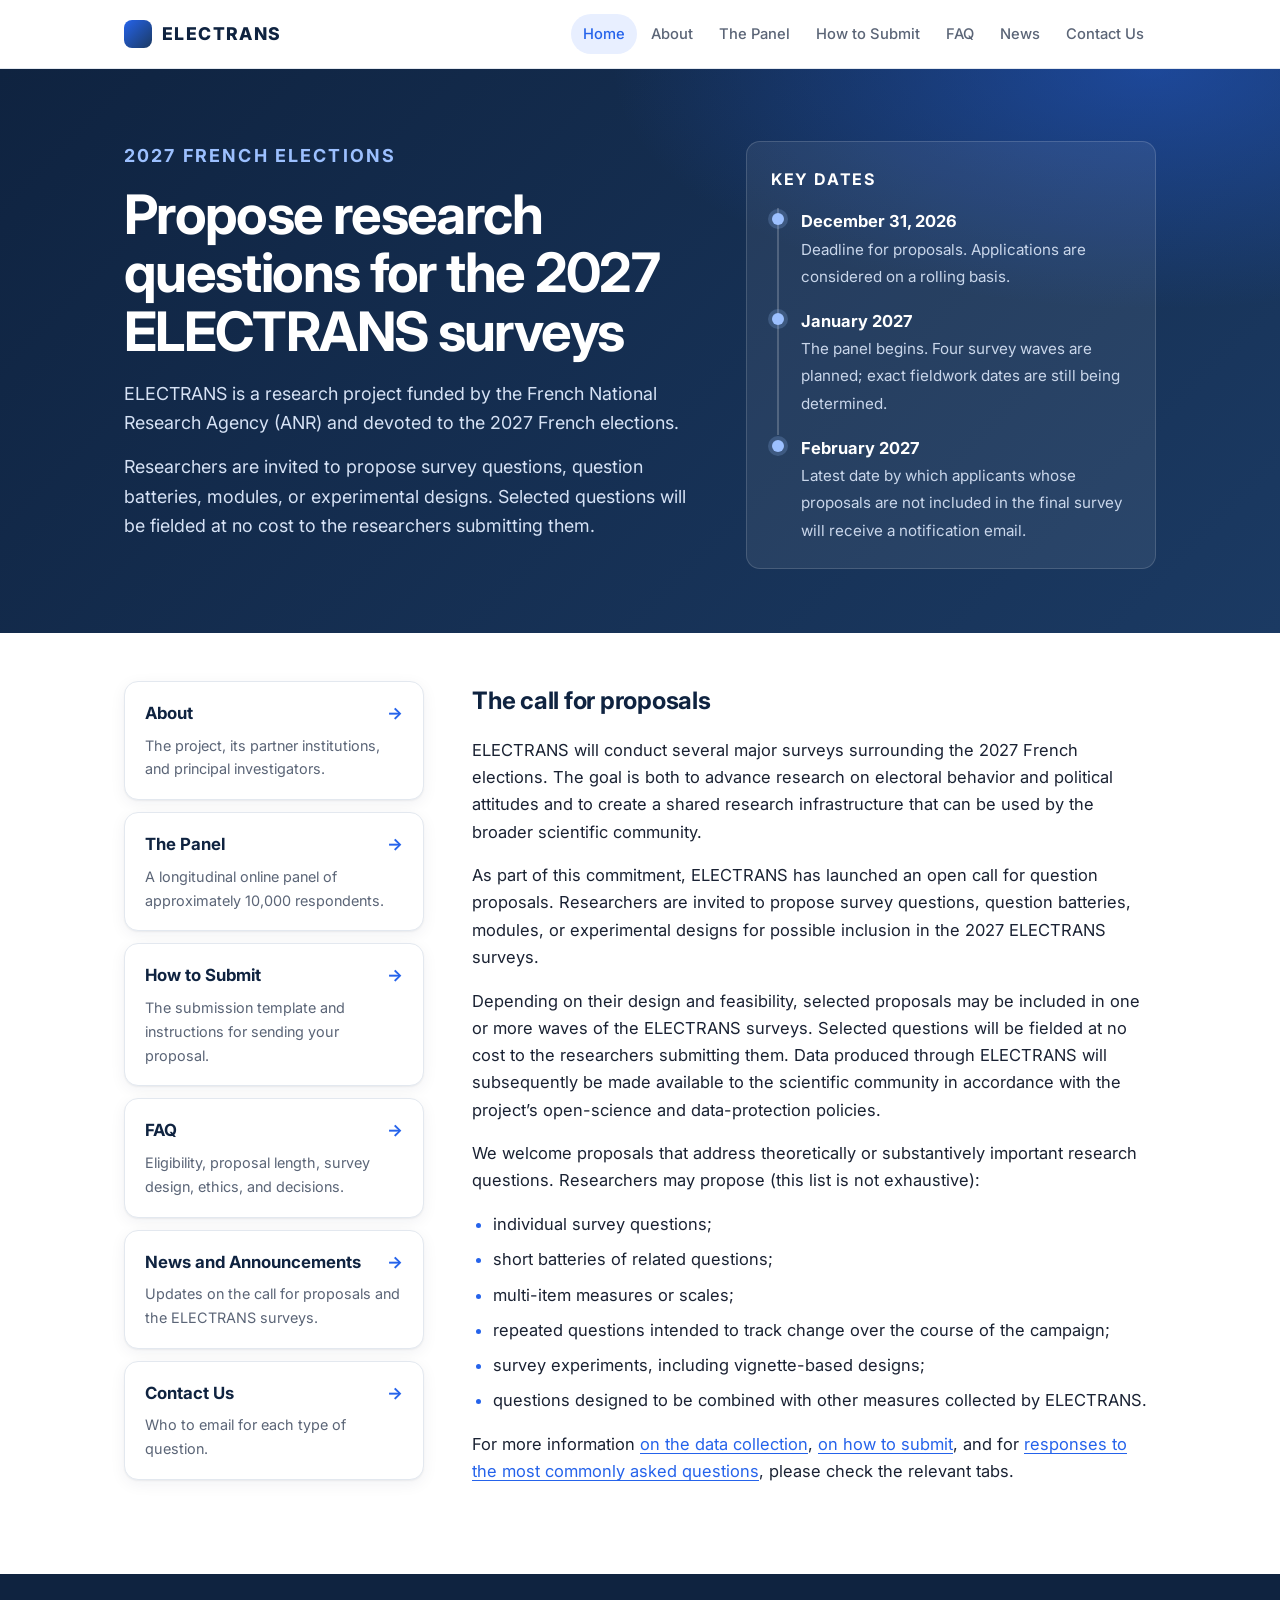
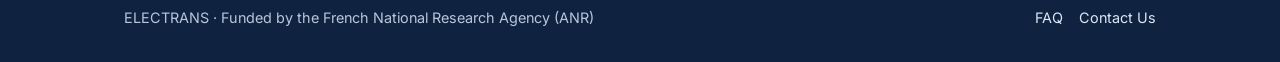
==== commit 7ccf007a: "Add files via upload" ====
--- a/index.html
+++ b/index.html
@@ -32,7 +32,7 @@
     <div class="container hero-grid">
       <div>
         <p class="eyebrow">2027 French elections</p>
-        <h1>Propose survey questions for the 2027 ELECTRANS surveys</h1>
+        <h1>Propose research questions for the 2027 ELECTRANS surveys</h1>
         <p>ELECTRANS is a research project funded by the French National Research Agency (ANR) and devoted to the 2027 French elections.</p>
         <p>Researchers are invited to propose survey questions, question batteries, modules, or experimental designs. Selected questions will be fielded at no cost to the researchers submitting them.</p>
       </div>
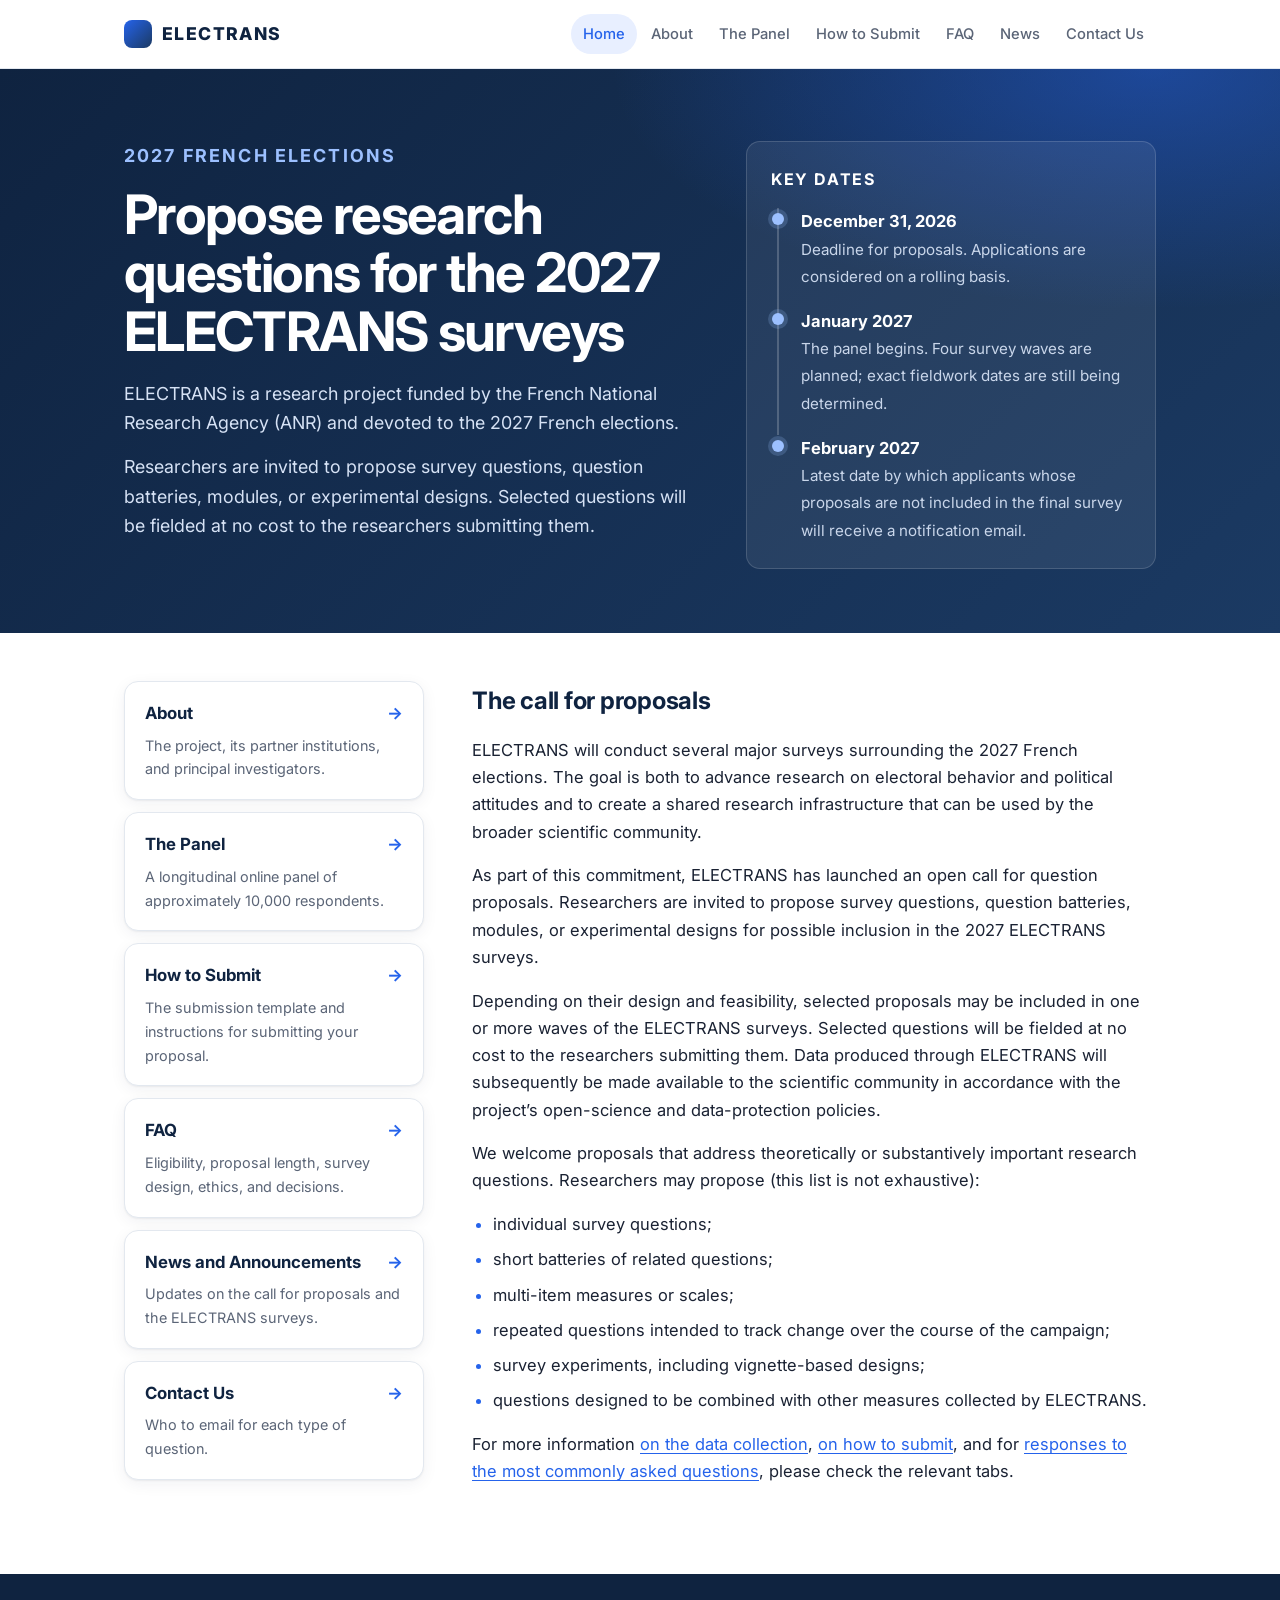
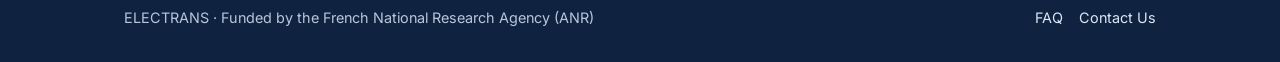
==== commit 66b54317: "Add files via upload Gitlab Import for Backup" ====
--- a/index.html
+++ b/index.html
@@ -54,7 +54,7 @@
         <div class="nav-cards nav-stack">
           <a class="nav-card" href="about.html"><span class="t">About</span><span class="d">The project, its partner institutions, and principal investigators.</span></a>
           <a class="nav-card" href="panel.html"><span class="t">The Panel</span><span class="d">A longitudinal online panel of approximately 10,000 respondents.</span></a>
-          <a class="nav-card" href="how-to-submit.html"><span class="t">How to Submit</span><span class="d">The submission template and instructions for sending your proposal.</span></a>
+          <a class="nav-card" href="how-to-submit.html"><span class="t">How to Submit</span><span class="d">The submission template and instructions for submitting your proposal.</span></a>
           <a class="nav-card" href="faq.html"><span class="t">FAQ</span><span class="d">Eligibility, proposal length, survey design, ethics, and decisions.</span></a>
           <a class="nav-card" href="news.html"><span class="t">News and Announcements</span><span class="d">Updates on the call for proposals and the ELECTRANS surveys.</span></a>
           <a class="nav-card" href="contact.html"><span class="t">Contact Us</span><span class="d">Who to email for each type of question.</span></a>
--- a/style.css
+++ b/style.css
@@ -109,6 +109,8 @@
 .code { font-family: ui-monospace, SFMono-Regular, Menlo, monospace; font-weight: 700; font-size: .9em; background: var(--bg-alt); border: 1px solid var(--border); padding: 2px 8px; border-radius: 6px; color: var(--navy); }
 .btn-outline { display: inline-flex; align-items: center; gap: 8px; padding: 10px 18px; border: 1px solid var(--accent); border-radius: 999px; text-decoration: none; font-weight: 600; font-size: .95rem; }
 .btn-outline:hover { background: var(--accent); color: #fff; text-decoration: none; }
+.btn-primary { display: inline-flex; align-items: center; gap: 8px; padding: 14px 28px; background: var(--accent); color: #fff; border-radius: 999px; text-decoration: none; font-weight: 700; font-size: 1.05rem; box-shadow: var(--shadow); transition: background .15s ease, box-shadow .15s ease, transform .15s ease; }
+.btn-primary:hover { background: var(--navy-2); color: #fff; text-decoration: none; box-shadow: var(--shadow-hover); transform: translateY(-1px); }
 
 /* ---------- People ---------- */
 .people { list-style: none; padding-left: 0; display: grid; grid-template-columns: repeat(auto-fill, minmax(220px, 1fr)); gap: 12px; max-width: none; }
